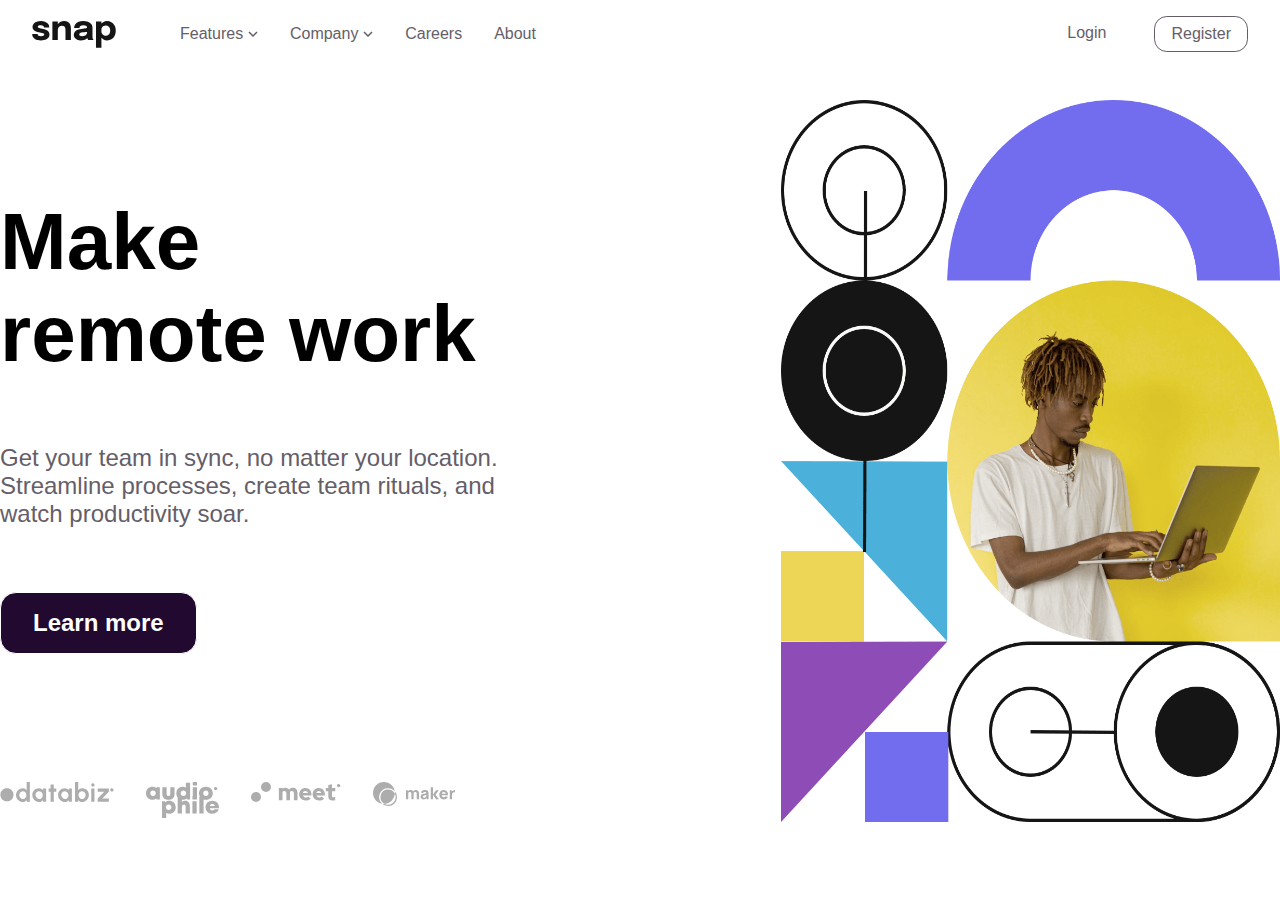
==== intro-section-with-dropdown-navigation-main/index.html @ cbda09ef "Feat: desktop 기본 디자인 구성" ====
<!DOCTYPE html>
<html lang="en">
  <head>
    <meta charset="UTF-8" />
    <meta name="viewport" content="width=device-width, initial-scale=1.0" />
    <link
      rel="icon"
      type="image/png"
      sizes="32x32"
      href="./images/favicon-32x32.png"
    />
    <link rel="stylesheet" href="./style.css" />
    <title>Frontend Mentor | Intro section with dropdown navigation</title>
  </head>
  <body>
    <header>
      <nav class="navbar">
        <div class="nav-left">
          <img src="./images/logo.svg" alt="logo" />
          <ul class="nav-menu-list">
            <li class="nav-menu">
              <p>Features</p>
              <div class="nav-arrow-icon"></div>
            </li>
            <li class="nav-menu">
              <p>Company</p>
              <div class="nav-arrow-icon"></div>
            </li>
            <li class="nav-menu">Careers</li>
            <li class="nav-menu">About</li>
          </ul>
        </div>
        <ul class="nav-right">
          <li class="nav-user">Login</li>
          <li class="nav-user" id="register-btn">Register</li>
        </ul>
      </nav>
    </header>

    <main class="main">
      <section class="main-document">
        <h1 class="main-title">
          Make <br />
          remote work
        </h1>
        <p class="main-desc">
          Get your team in sync, no matter your location. Streamline processes,
          create team rituals, and watch productivity soar.
        </p>
        <button class="leran-more">Learn more</button>

        <ul class="company-list">
          <li>
            <img src="./images/client-databiz.svg" alt="databiz" />
          </li>
          <li>
            <img src="./images/client-audiophile.svg" alt="audiophile" />
          </li>
          <li>
            <img src="./images/client-meet.svg" alt="meet" />
          </li>
          <li>
            <img src="./images/client-maker.svg" alt="maker" />
          </li>
        </ul>
      </section>
      <section class="main-img">
        <img src="./images/image-hero-desktop.png" alt="main-desktop" />
      </section>
    </main>
  </body>
</html>

<!-- 1. img 가운데 정렬 어떻게 했는지 (arrow icon)
2.    -->
---- intro-section-with-dropdown-navigation-main/style.css ----
:root {
  --color-white: hsl(0, 0%, 100%);
  --color-black: #000;
  --color-light-grayish-violet: hsl(270, 3%, 87%);
  --color-dark-grayish-violet: hsl(282, 5%, 39%);
  --color-very-dark-violet: hsl(278, 68%, 11%);
}

* {
  box-sizing: border-box;
  padding: 0;
  margin: 0;
}

html,
body {
  width: 100%;
  font-family: "Space Grotesk", sans-serif;
}

li {
  list-style: none;
}

.navbar {
  display: flex;
  justify-content: space-between;
  align-items: center;
  padding: 1rem 2rem;
}

.nav-left {
  display: flex;
}

.nav-menu-list {
  margin-left: 4rem;
  display: flex;
  gap: 2em;
}
.nav-menu {
  display: flex;
  align-items: center;
  cursor: pointer;
  color: var(--color-dark-grayish-violet);
}

.nav-menu:hover {
  color: var(--color-very-dark-violet);
}

.nav-menu:hover > .nav-arrow-icon {
  background: url(./images/icon-arrow-up.svg) no-repeat;
}

.nav-arrow-icon {
  background: url(./images/icon-arrow-down.svg) no-repeat;
  display: flex;
  justify-content: center;
  align-items: center;
  width: 10px;
  height: 6px;
  margin-left: 0.3rem;
}

.nav-menu > img {
  margin-left: 0.5rem;
}

.nav-right {
  display: flex;
  gap: 2rem;
}

.nav-user {
  cursor: pointer;
  padding: 0.5rem 1rem;
  color: var(--color-dark-grayish-violet);
}

.nav-user:hover {
  color: var(--color-very-dark-violet);
}

#register-btn {
  border: 1px solid var(--color-dark-grayish-violet);
  border-radius: 0.8rem;
}

#register-btn:hover {
  border: 1px solid var(--color-very-dark-violet);
}

.main {
  display: flex;
  gap: 2rem;
  max-width: 1280px;
  margin: auto;
}

.main-document {
  flex-basis: 60%;
  padding-top: 8rem;
}

.main-title {
  font-size: 5em;
  font-weight: 800;
  margin-bottom: 4rem;
}

.main-desc {
  font-size: 1.5rem;
  width: 70%;
  margin-bottom: 4rem;
  color: var(--color-dark-grayish-violet);
}

.leran-more {
  border: none;
  font-size: 1.5rem;
  font-weight: 700;
  background-color: var(--color-very-dark-violet);
  color: var(--color-white);
  padding: 1rem 2rem;
  border: 1px solid var(--color-white);
  border-radius: 1rem;
  margin-bottom: 8rem;
  cursor: pointer;
}

.leran-more:hover {
  background-color: var(--color-white);
  color: var(--color-very-dark-violet);
  border: 1px solid var(--color-very-dark-violet);
}

.company-list {
  display: flex;
  gap: 2rem;
}

.main-img {
  flex-basis: 40%;
  padding-top: 2rem;
}

.main-img > img {
  width: 100%;
  height: 100%;
}
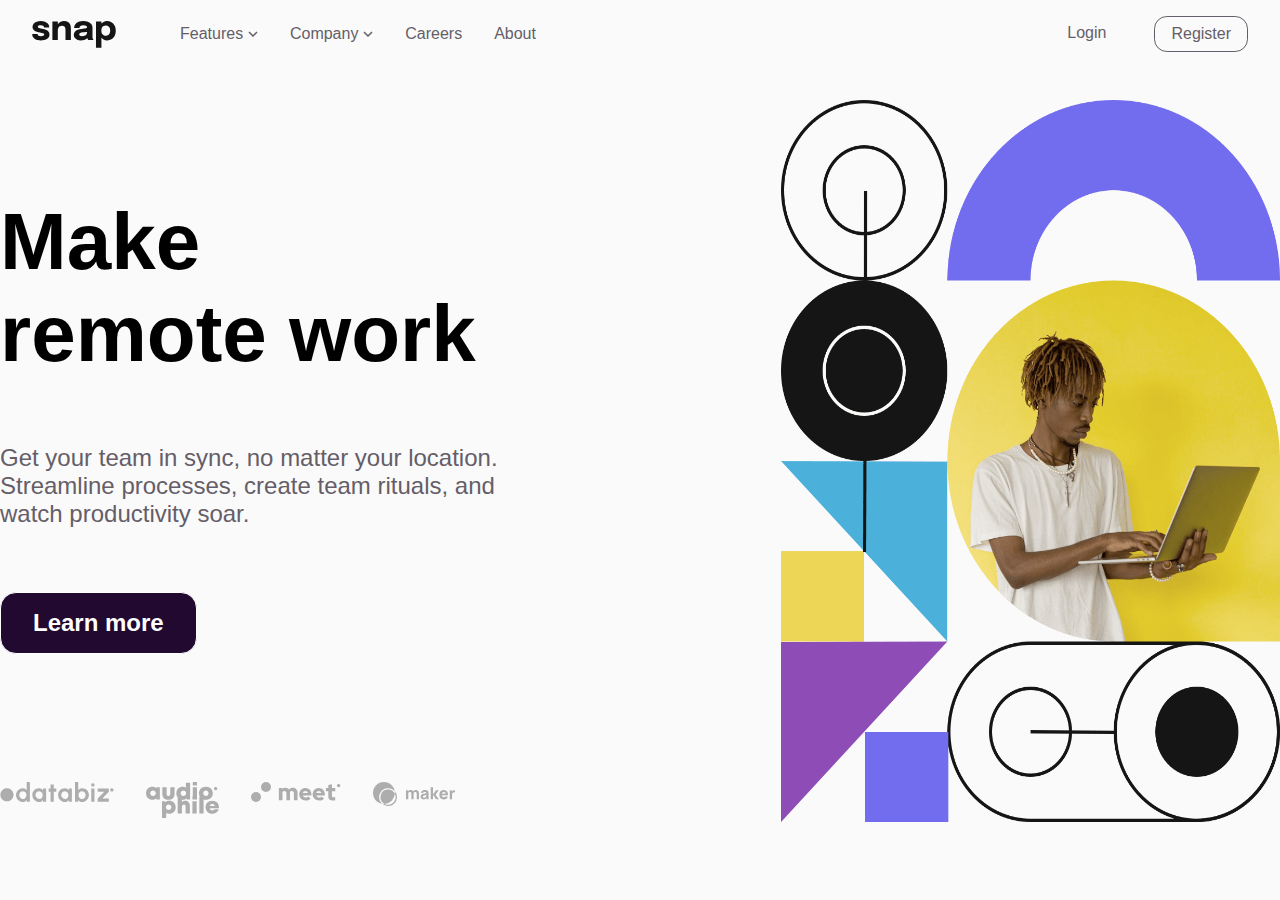
==== commit e2f01525: "Feat: Desktop UI 완성" ====
--- a/intro-section-with-dropdown-navigation-main/index.html
+++ b/intro-section-with-dropdown-navigation-main/index.html
@@ -18,14 +18,38 @@
         <div class="nav-left">
           <img src="./images/logo.svg" alt="logo" />
           <ul class="nav-menu-list">
-            <li class="nav-menu">
+            <li class="nav-menu" id="features">
               <p>Features</p>
               <div class="nav-arrow-icon"></div>
             </li>
-            <li class="nav-menu">
+            <ul class="feture-list">
+              <li class="feture-item">
+                <img src="./images/icon-todo.svg" alt="todo" />
+                <p>Todo List</p>
+              </li>
+              <li class="feture-item">
+                <img src="./images/icon-calendar.svg" alt="calendar" />
+                <p>Calendar</p>
+              </li>
+              <li class="feture-item">
+                <img src="./images/icon-reminders.svg" alt="reminders" />
+                <p>Reminders</p>
+              </li>
+              <li class="feture-item">
+                <img src="./images/icon-planning.svg" alt="planning" />
+                <p>Planning</p>
+              </li>
+            </ul>
+
+            <li class="nav-menu" id="company">
               <p>Company</p>
               <div class="nav-arrow-icon"></div>
             </li>
+            <ul class="company-list">
+              <li class="company-item">History</li>
+              <li class="company-item">Our Team</li>
+              <li class="company-item">Blog</li>
+            </ul>
             <li class="nav-menu">Careers</li>
             <li class="nav-menu">About</li>
           </ul>
@@ -49,7 +73,7 @@
         </p>
         <button class="leran-more">Learn more</button>
 
-        <ul class="company-list">
+        <ul class="related-company-list">
           <li>
             <img src="./images/client-databiz.svg" alt="databiz" />
           </li>
--- a/intro-section-with-dropdown-navigation-main/style.css
+++ b/intro-section-with-dropdown-navigation-main/style.css
@@ -1,5 +1,6 @@
 :root {
   --color-white: hsl(0, 0%, 100%);
+  --color-almost-white: hsl(0, 0%, 98%);
   --color-black: #000;
   --color-light-grayish-violet: hsl(270, 3%, 87%);
   --color-dark-grayish-violet: hsl(282, 5%, 39%);
@@ -16,6 +17,7 @@
 body {
   width: 100%;
   font-family: "Space Grotesk", sans-serif;
+  background: var(--color-almost-white);
 }
 
 li {
@@ -90,6 +92,55 @@
 #register-btn:hover {
   border: 1px solid var(--color-very-dark-violet);
 }
+
+#features,
+#company {
+  position: relative;
+}
+
+#features:hover + .feture-list,
+.feture-list:hover {
+  display: block;
+  position: absolute;
+  top: 3rem;
+  left: 8rem;
+}
+
+.feture-list {
+  display: none;
+  background-color: var(--color-white);
+  border-radius: 0.75rem;
+  padding: 0 1rem 1rem 1rem;
+}
+
+.feture-item {
+  display: flex;
+  justify-content: flex-start;
+  align-items: center;
+  gap: 1rem;
+  padding-top: 1rem;
+}
+
+.company-list {
+  display: none;
+  background-color: var(--color-white);
+  border-radius: 0.75rem;
+  padding: 0 1rem 1rem 1rem;
+}
+
+.company-item {
+  padding-top: 1rem;
+}
+
+#company:hover + .company-list,
+.company-list:hover {
+  display: block;
+  position: absolute;
+  top: 3rem;
+  left: 17rem;
+}
+
+/* main */
 
 .main {
   display: flex;
@@ -135,7 +186,7 @@
   border: 1px solid var(--color-very-dark-violet);
 }
 
-.company-list {
+.related-company-list {
   display: flex;
   gap: 2rem;
 }
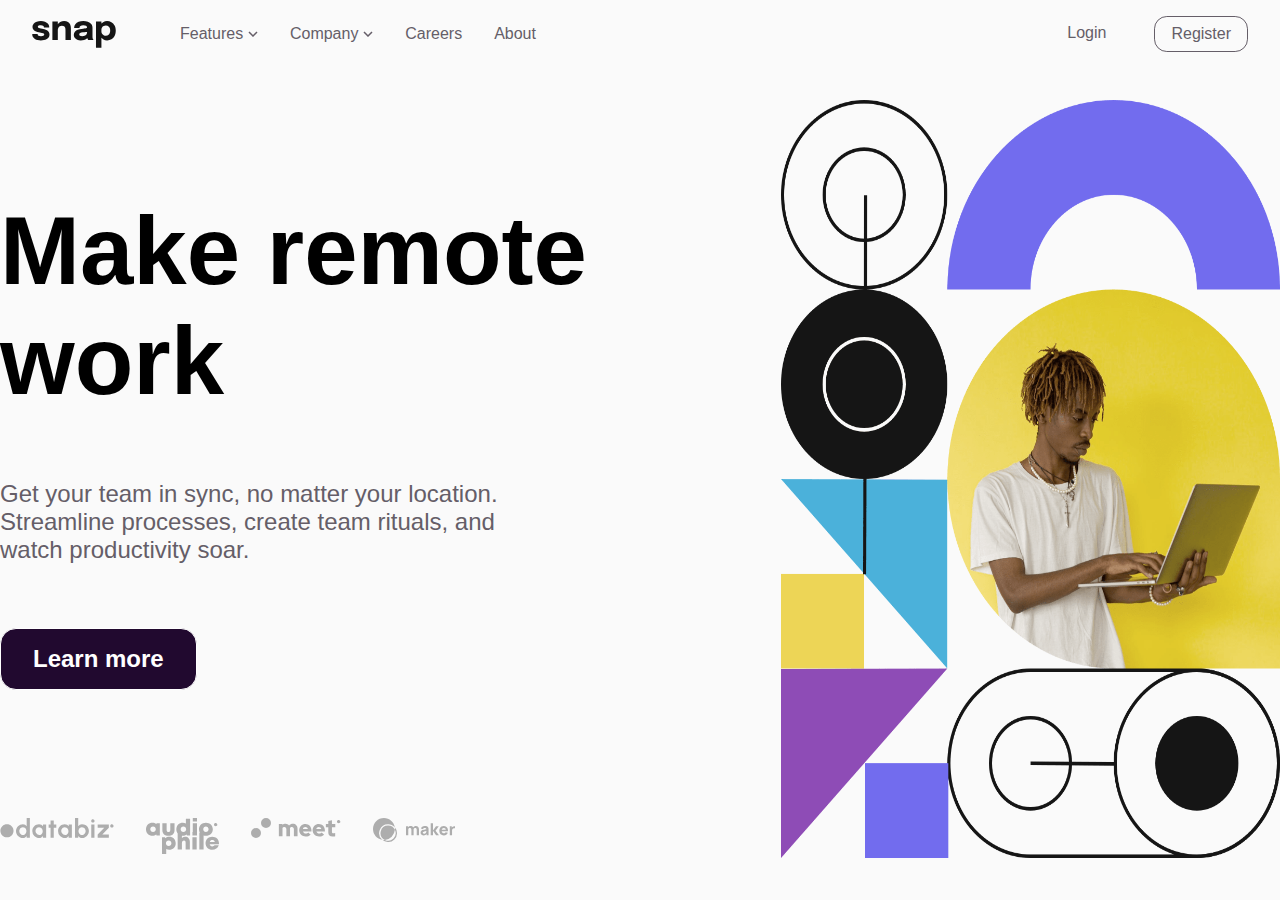
==== commit fc545599: "Feat: 반응형 - mobile 버전" ====
--- a/intro-section-with-dropdown-navigation-main/index.html
+++ b/intro-section-with-dropdown-navigation-main/index.html
@@ -14,9 +14,17 @@
   </head>
   <body>
     <header>
+      <img src="./images/logo.svg" alt="logo" />
+      <div class="menu-list">
+        <img src="./images/icon-menu.svg" alt="menu" class="menu" />
+        <img
+          src="./images/icon-close-menu.svg"
+          alt="close-menu"
+          class="close-menu"
+        />
+      </div>
       <nav class="navbar">
         <div class="nav-left">
-          <img src="./images/logo.svg" alt="logo" />
           <ul class="nav-menu-list">
             <li class="nav-menu" id="features">
               <p>Features</p>
@@ -63,10 +71,7 @@
 
     <main class="main">
       <section class="main-document">
-        <h1 class="main-title">
-          Make <br />
-          remote work
-        </h1>
+        <h1 class="main-title">Make remote work</h1>
         <p class="main-desc">
           Get your team in sync, no matter your location. Streamline processes,
           create team rituals, and watch productivity soar.
@@ -89,9 +94,20 @@
         </ul>
       </section>
       <section class="main-img">
-        <img src="./images/image-hero-desktop.png" alt="main-desktop" />
+        <img
+          src="./images/image-hero-desktop.png"
+          alt="main-desktop"
+          class="main-desktop-img"
+        />
+        <img
+          src="./images/image-hero-mobile.png"
+          alt="main-mobile"
+          class="main-mobile-img"
+        />
       </section>
     </main>
+
+    <script type="text/javascript" src="main.js"></script>
   </body>
 </html>
 
--- a/intro-section-with-dropdown-navigation-main/style.css
+++ b/intro-section-with-dropdown-navigation-main/style.css
@@ -16,6 +16,7 @@
 html,
 body {
   width: 100%;
+  height: 100%;
   font-family: "Space Grotesk", sans-serif;
   background: var(--color-almost-white);
 }
@@ -24,11 +25,17 @@
   list-style: none;
 }
 
+header {
+  display: flex;
+  align-items: center;
+  padding: 1rem 2rem;
+}
+
 .navbar {
+  width: 100%;
   display: flex;
   justify-content: space-between;
   align-items: center;
-  padding: 1rem 2rem;
 }
 
 .nav-left {
@@ -96,14 +103,6 @@
 #features,
 #company {
   position: relative;
-}
-
-#features:hover + .feture-list,
-.feture-list:hover {
-  display: block;
-  position: absolute;
-  top: 3rem;
-  left: 8rem;
 }
 
 .feture-list {
@@ -113,6 +112,13 @@
   padding: 0 1rem 1rem 1rem;
 }
 
+.feature-active {
+  display: block;
+  position: absolute;
+  top: 3rem;
+  left: 8rem;
+}
+
 .feture-item {
   display: flex;
   justify-content: flex-start;
@@ -128,18 +134,17 @@
   padding: 0 1rem 1rem 1rem;
 }
 
-.company-item {
-  padding-top: 1rem;
-}
-
-#company:hover + .company-list,
-.company-list:hover {
+.company-active {
   display: block;
   position: absolute;
   top: 3rem;
   left: 17rem;
 }
 
+.company-item {
+  padding-top: 1rem;
+}
+
 /* main */
 
 .main {
@@ -155,7 +160,7 @@
 }
 
 .main-title {
-  font-size: 5em;
+  font-size: 6em;
   font-weight: 800;
   margin-bottom: 4rem;
 }
@@ -200,3 +205,113 @@
   width: 100%;
   height: 100%;
 }
+
+.main-desktop-img {
+  display: block;
+}
+
+.main-mobile-img {
+  display: none;
+}
+
+.close-menu,
+.menu {
+  display: none;
+  cursor: pointer;
+  z-index: 2;
+}
+
+/* media query */
+@media (max-width: 763px) {
+  header {
+    position: relative;
+    justify-content: space-between;
+  }
+
+  .close-menu {
+    position: absolute;
+    top: 1rem;
+    right: 1rem;
+  }
+
+  .navbar {
+    display: none;
+    flex-direction: column;
+    position: absolute;
+    width: 70%;
+    height: 100vh;
+    top: 0;
+    right: 0;
+    box-shadow: rgba(0, 0, 0, 0.5) 0 0 0 9999px;
+    z-index: 1;
+    background-color: var(--color-white);
+    padding-top: 5rem;
+  }
+
+  .nav-menu-list {
+    flex-direction: column;
+    margin-left: 2rem;
+  }
+
+  .nav-right {
+    margin-top: 2rem;
+    flex-direction: column;
+    align-items: center;
+  }
+  .menu {
+    display: block;
+  }
+
+  #features,
+  #company {
+    position: static;
+  }
+
+  .feture-list:hover {
+    display: block;
+    position: static;
+  }
+
+  .feature-active {
+    display: block;
+    position: static;
+  }
+
+  .company-item {
+    padding-top: 1rem;
+  }
+
+  .company-active {
+    display: block;
+    position: static;
+  }
+
+  .company-list:hover {
+    display: block;
+    position: static;
+  }
+
+  .main {
+    flex-direction: column-reverse;
+  }
+
+  .main-title {
+    font-size: 3rem;
+  }
+
+  .main-desktop-img {
+    display: none;
+  }
+
+  .main-mobile-img {
+    display: block;
+  }
+
+  .main-document {
+    display: flex;
+    flex-direction: column;
+    justify-content: center;
+    align-items: center;
+    padding-top: 2rem;
+  }
+}
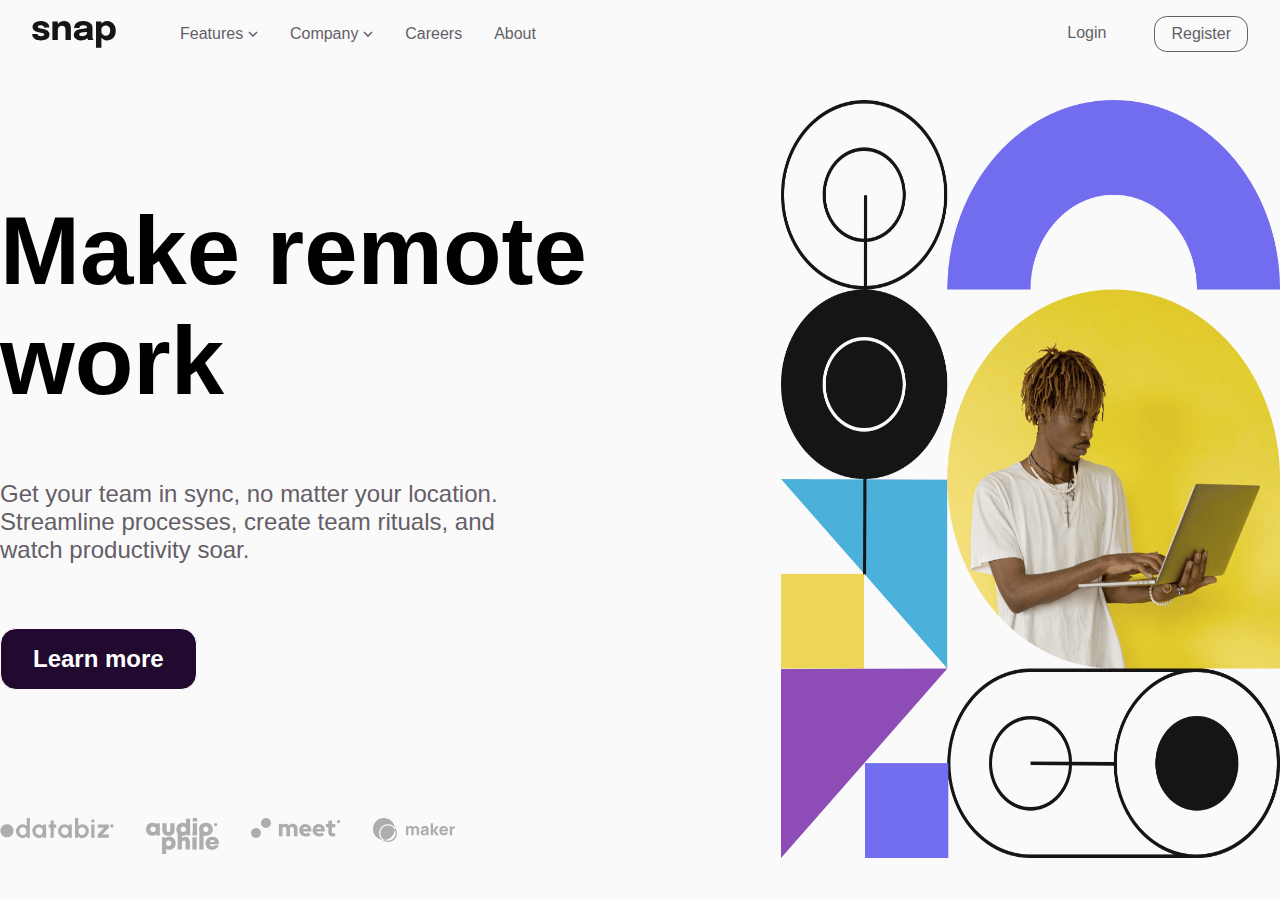
==== commit 5009dec1: "Refactor: arrow icon 클릭 상태에 맞게 조정" ====
--- a/intro-section-with-dropdown-navigation-main/index.html
+++ b/intro-section-with-dropdown-navigation-main/index.html
@@ -28,7 +28,7 @@
           <ul class="nav-menu-list">
             <li class="nav-menu" id="features">
               <p>Features</p>
-              <div class="nav-arrow-icon"></div>
+              <div class="nav-arrow-down-icon"></div>
             </li>
             <ul class="feture-list">
               <li class="feture-item">
@@ -51,7 +51,7 @@
 
             <li class="nav-menu" id="company">
               <p>Company</p>
-              <div class="nav-arrow-icon"></div>
+              <div class="nav-arrow-down-icon"></div>
             </li>
             <ul class="company-list">
               <li class="company-item">History</li>
--- a/intro-section-with-dropdown-navigation-main/style.css
+++ b/intro-section-with-dropdown-navigation-main/style.css
@@ -58,11 +58,17 @@
   color: var(--color-very-dark-violet);
 }
 
-.nav-menu:hover > .nav-arrow-icon {
+.nav-arrow-up-icon {
   background: url(./images/icon-arrow-up.svg) no-repeat;
-}
-
-.nav-arrow-icon {
+  display: flex;
+  justify-content: center;
+  align-items: center;
+  width: 10px;
+  height: 6px;
+  margin-left: 0.3rem;
+}
+
+.nav-arrow-down-icon {
   background: url(./images/icon-arrow-down.svg) no-repeat;
   display: flex;
   justify-content: center;
